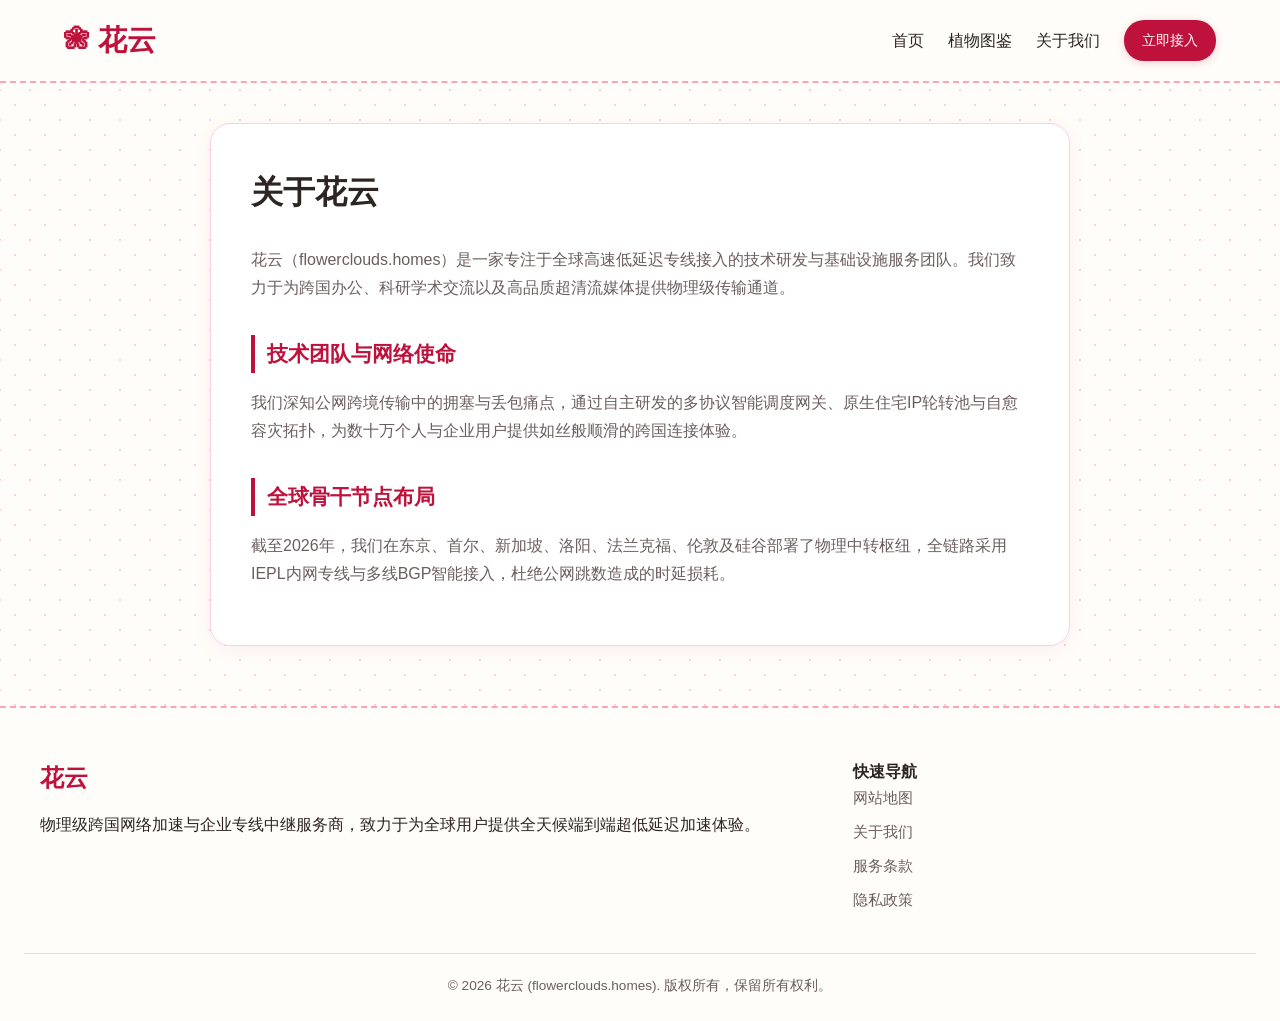
==== about.html @ 4a23a138 "Deploy flowerclouds.homes landing page with unique design style" ====
<!DOCTYPE html>
<html lang="zh-CN">
<head>
<meta charset="UTF-8">
<meta name="viewport" content="width=device-width, initial-scale=1.0">
<title>关于我们 - 花云</title>
<meta name="description" content="花云官方网站关于我们，详细阐述服务细则、技术规范与安全保障。">
<link rel="stylesheet" href="style.css">
<style>

.article-container { max-width: 860px; margin: 40px auto; padding: 0 20px; }
.article-main { background: #FFF; border-radius: 20px; border: 1px solid var(--border-color); padding: 40px; box-shadow: var(--shadow); }
.article-badge { display: inline-block; background: var(--primary-light); color: var(--primary); padding: 4px 12px; border-radius: 20px; font-size: 0.8rem; font-weight: 700; margin-bottom: 16px; }
.article-main h1 { font-family: var(--font-serif); font-size: 2.2rem; color: var(--text-main); margin-bottom: 12px; line-height: 1.3; }
.article-meta { color: var(--text-muted); font-size: 0.85rem; border-bottom: 1px dashed var(--border-color); padding-bottom: 20px; margin-bottom: 24px; }
.article-content h2 { font-family: var(--font-serif); font-size: 1.35rem; color: var(--primary); margin: 32px 0 16px; border-left: 4px solid var(--primary); padding-left: 12px; }
.article-content p { color: var(--text-muted); font-size: 1.02rem; line-height: 1.85; margin-bottom: 20px; }
.article-content a { color: var(--primary); font-weight: 600; text-decoration: underline; text-underline-offset: 3px; }
.article-cta-box { margin-top: 40px; background: var(--bg-subtle); border: 2px dashed var(--accent-pink); border-radius: 16px; padding: 30px; text-align: center; }
.article-cta-box h3 { font-family: var(--font-serif); font-size: 1.3rem; margin-bottom: 8px; color: var(--text-main); }
.article-cta-box p { color: var(--text-muted); margin-bottom: 20px; }

.legal-box { max-width: 860px; margin: 40px auto; padding: 40px; background: var(--bg-card); border-radius: var(--radius); border: 1px solid var(--border-color); box-shadow: var(--shadow); line-height: 1.8; }
.legal-box h1 { margin-bottom: 24px; color: var(--text-main); font-size: 2rem; }
.legal-box h2 { margin-top: 32px; margin-bottom: 16px; color: var(--primary); font-size: 1.3rem; border-left: 4px solid var(--primary); padding-left: 12px; }
.legal-box p { margin-bottom: 16px; color: var(--text-muted); }
</style>
</head>
<body class="theme-flower-sakura">
<header class="header">
  <div class="nav-container">
    <a href="index.html" class="logo">花云</a>
    <nav class="nav-links">
      <a href="index.html">首页</a>
      <a href="blossom-journal.html">植物图鉴</a>
      <a href="about.html">关于我们</a>
      <a href="https://ww012.twilightaff.com/#/?code=A56DH1Af" class="btn-nav" rel="nofollow" target="_blank">立即接入</a>
    </nav>
  </div>
</header>
<main class="container">
  <div class="legal-box">
    <h1>关于花云</h1>
<p>花云（flowerclouds.homes）是一家专注于全球高速低延迟专线接入的技术研发与基础设施服务团队。我们致力于为跨国办公、科研学术交流以及高品质超清流媒体提供物理级传输通道。</p>
<h2>技术团队与网络使命</h2>
<p>我们深知公网跨境传输中的拥塞与丢包痛点，通过自主研发的多协议智能调度网关、原生住宅IP轮转池与自愈容灾拓扑，为数十万个人与企业用户提供如丝般顺滑的跨国连接体验。</p>
<h2>全球骨干节点布局</h2>
<p>截至2026年，我们在东京、首尔、新加坡、洛阳、法兰克福、伦敦及硅谷部署了物理中转枢纽，全链路采用IEPL内网专线与多线BGP智能接入，杜绝公网跳数造成的时延损耗。</p>
  </div>
</main>
<footer class="footer">
  <div class="footer-container">
    <div class="footer-col">
      <div class="footer-logo">花云</div>
      <p>物理级跨国网络加速与企业专线中继服务商，致力于为全球用户提供全天候端到端超低延迟加速体验。</p>
    </div>
    <div class="footer-col">
      <h4>快速导航</h4>
      <div class="footer-links">
        <a href="sitemap.html">网站地图</a>
        <a href="about.html">关于我们</a>
        <a href="terms.html">服务条款</a>
        <a href="privacy.html">隐私政策</a>
      </div>
    </div>
  </div>
  <div class="footer-bottom">
    <p>&copy; 2026 花云 (flowerclouds.homes). 版权所有，保留所有权利。</p>
  </div>
</footer>
</body>
</html>
---- style.css ----
/* Kyoto Botanical Herbarium & Watercolor Sakura Theme */
:root {
  --bg-main: #FFFDF9;
  --bg-card: #FFFFFF;
  --bg-subtle: #FDF2F4;
  --text-main: #2D2424;
  --text-muted: #6B5E5E;
  --primary: #BE123C;
  --primary-hover: #9F1239;
  --primary-light: #FFE4E6;
  --accent-green: #15803D;
  --accent-pink: #FDA4AF;
  --border-color: #FBCFE8;
  --washi-gold: #FDE68A;
  --font-serif: "Songti SC", "SimSun", "Noto Serif SC", serif;
  --font-sans: -apple-system, BlinkMacSystemFont, "PingFang SC", "Hiragino Sans GB", "Microsoft YaHei", sans-serif;
  --radius: 20px;
  --shadow: 0 4px 20px rgba(190, 18, 60, 0.06);
  --shadow-hover: 0 8px 30px rgba(190, 18, 60, 0.12);
}

* { box-sizing: border-box; margin: 0; padding: 0; }
body {
  background-color: var(--bg-main);
  background-image: radial-gradient(#FBCFE8 0.75px, transparent 0.75px), radial-gradient(#FBCFE8 0.75px, var(--bg-main) 0.75px);
  background-size: 30px 30px;
  background-position: 0 0, 15px 15px;
  color: var(--text-main);
  font-family: var(--font-sans);
  line-height: 1.7;
}

.header {
  background: rgba(255, 253, 249, 0.94);
  backdrop-filter: blur(10px);
  border-bottom: 2px dashed var(--accent-pink);
  position: sticky;
  top: 0;
  z-index: 100;
}
.nav-container {
  max-width: 1200px;
  margin: 0 auto;
  padding: 16px 24px;
  display: flex;
  justify-content: space-between;
  align-items: center;
}
.logo {
  font-family: var(--font-serif);
  font-size: 1.8rem;
  font-weight: 700;
  color: var(--primary);
  text-decoration: none;
  display: flex;
  align-items: center;
  gap: 8px;
}
.logo::before {
  content: "❀";
  color: var(--primary);
  font-size: 1.6rem;
}
.nav-links {
  display: flex;
  align-items: center;
  gap: 24px;
  flex-wrap: wrap;
}
.nav-links a {
  color: var(--text-main);
  text-decoration: none;
  font-weight: 500;
  transition: color 0.2s;
}
.nav-links a:hover, .nav-links a.active { color: var(--primary); }
a:visited { color: var(--primary-hover); }
.btn-nav {
  background: var(--primary);
  color: #fff !important;
  padding: 8px 18px;
  border-radius: 20px;
  font-size: 0.9rem;
  font-weight: 600;
  box-shadow: 0 2px 8px rgba(190, 18, 60, 0.2);
}

.hero {
  max-width: 1200px;
  margin: 0 auto;
  padding: 60px 24px;
  display: grid;
  grid-template-columns: 1fr 1fr;
  gap: 48px;
  align-items: center;
}
.hero-tag {
  display: inline-block;
  background: var(--primary-light);
  color: var(--primary);
  padding: 6px 14px;
  border-radius: 20px;
  font-size: 0.85rem;
  font-weight: 600;
  margin-bottom: 16px;
  border: 1px solid var(--accent-pink);
}
.hero h1 {
  font-family: var(--font-serif);
  font-size: 2.7rem;
  line-height: 1.25;
  color: var(--text-main);
  margin-bottom: 20px;
}
.hero p {
  color: var(--text-muted);
  font-size: 1.1rem;
  margin-bottom: 32px;
}
.hero-btns {
  display: flex;
  gap: 16px;
  flex-wrap: wrap;
}
.btn-primary {
  background: var(--primary);
  color: #fff;
  padding: 14px 28px;
  border-radius: 25px;
  text-decoration: none;
  font-weight: 600;
  box-shadow: 0 4px 14px rgba(190, 18, 60, 0.25);
  transition: all 0.2s;
}
.btn-primary:hover { background: var(--primary-hover); transform: translateY(-2px); }
.btn-secondary {
  background: #FFF;
  color: var(--primary);
  border: 2px solid var(--primary);
  padding: 12px 26px;
  border-radius: 25px;
  text-decoration: none;
  font-weight: 600;
  transition: all 0.2s;
}
.btn-secondary:hover { background: var(--primary-light); }

.hero-art-container {
  background: #FFF;
  border-radius: 30px 10px 30px 10px;
  padding: 24px;
  border: 3px dashed var(--accent-pink);
  box-shadow: var(--shadow);
  position: relative;
}
.hero-art-container::before {
  content: "京都标本馆 · 编号 FL-2026";
  position: absolute;
  top: -14px;
  left: 24px;
  background: var(--washi-gold);
  color: #78350F;
  font-size: 0.75rem;
  font-weight: 700;
  padding: 2px 10px;
  border-radius: 4px;
  box-shadow: 0 1px 3px rgba(0,0,0,0.1);
}
.hero-svg { width: 100%; height: 340px; display: block; }

/* Scrapbook Herbarium Cards */
.section { padding: 60px 24px; max-width: 1200px; margin: 0 auto; }
.section-header { text-align: center; margin-bottom: 48px; }
.section-title { font-family: var(--font-serif); font-size: 2.2rem; color: var(--text-main); margin-bottom: 12px; }
.section-sub { color: var(--text-muted); font-size: 1.05rem; }

.herbarium-grid {
  display: grid;
  grid-template-columns: repeat(auto-fit, minmax(260px, 1fr));
  gap: 28px;
}
.herbarium-card {
  background: #FFF;
  border-radius: 28px 8px 28px 8px;
  border: 2px solid var(--accent-pink);
  padding: 32px 24px;
  box-shadow: var(--shadow);
  position: relative;
  transition: transform 0.2s, box-shadow 0.2s;
}
.herbarium-card:hover { transform: translateY(-4px); box-shadow: var(--shadow-hover); }
.herbarium-card::after {
  content: "❀ 标本切片";
  position: absolute;
  top: 12px;
  right: 16px;
  font-size: 0.75rem;
  color: var(--accent-pink);
  font-weight: bold;
}
.herbarium-icon {
  width: 52px;
  height: 52px;
  border-radius: 50%;
  background: var(--primary-light);
  color: var(--primary);
  display: flex;
  align-items: center;
  justify-content: center;
  font-size: 1.6rem;
  margin-bottom: 18px;
}
.herbarium-card h3 { font-family: var(--font-serif); font-size: 1.3rem; margin-bottom: 12px; color: var(--text-main); }
.herbarium-card p { color: var(--text-muted); font-size: 0.95rem; line-height: 1.6; }

/* Seed Envelope Pricing Cards */
.seed-grid {
  display: grid;
  grid-template-columns: repeat(auto-fit, minmax(300px, 1fr));
  gap: 32px;
}
.seed-card {
  background: #FFFDF9;
  border: 2px dashed #F472B6;
  border-radius: 16px;
  padding: 36px 28px;
  box-shadow: var(--shadow);
  position: relative;
  text-align: center;
  display: flex;
  flex-direction: column;
  justify-content: space-between;
}
.seed-card.featured {
  border: 2px solid var(--primary);
  background: #FFF;
  box-shadow: 0 8px 30px rgba(190, 18, 60, 0.15);
}
.seed-badge {
  position: absolute;
  top: -12px;
  left: 50%;
  transform: translateX(-50%);
  background: var(--primary);
  color: #fff;
  font-size: 0.75rem;
  font-weight: 700;
  padding: 4px 16px;
  border-radius: 12px;
}
.seed-card h3 { font-family: var(--font-serif); font-size: 1.4rem; margin-bottom: 8px; color: var(--text-main); }
.seed-price { font-size: 2.2rem; font-weight: 800; color: var(--primary); margin: 16px 0; }
.seed-price span { font-size: 0.9rem; font-weight: 400; color: var(--text-muted); }
.seed-features { list-style: none; text-align: left; margin: 20px 0 28px; padding: 0 10px; }
.seed-features li { padding: 8px 0; border-bottom: 1px dotted var(--border-color); color: var(--text-muted); font-size: 0.95rem; }
.seed-features li::before { content: "✿ "; color: var(--primary); font-weight: bold; }

/* Postcard Testimonials */
.postcard-grid {
  display: grid;
  grid-template-columns: repeat(auto-fit, minmax(300px, 1fr));
  gap: 24px;
}
.postcard {
  background: #FFF;
  border: 1px solid #E2D9CE;
  border-radius: 12px;
  padding: 24px;
  box-shadow: 0 2px 10px rgba(0,0,0,0.04);
  position: relative;
}
.postcard-stamp {
  position: absolute;
  top: 16px;
  right: 16px;
  width: 44px;
  height: 50px;
  border: 2px dashed #FDA4AF;
  border-radius: 4px;
  display: flex;
  align-items: center;
  justify-content: center;
  font-size: 0.7rem;
  color: var(--primary);
  font-weight: bold;
}
.postcard p { color: var(--text-muted); font-size: 0.95rem; line-height: 1.6; margin-bottom: 16px; font-style: italic; }
.postcard-author { font-weight: 700; color: var(--text-main); font-size: 0.95rem; }
.postcard-role { font-size: 0.8rem; color: var(--text-muted); }

/* FAQ Accordion */
.faq-list { max-width: 800px; margin: 0 auto; display: flex; flex-direction: column; gap: 16px; }
.faq-item {
  background: #FFF;
  border-radius: 12px;
  border: 1px solid var(--border-color);
  padding: 20px 24px;
}
.faq-q { font-weight: 700; font-size: 1.1rem; color: var(--text-main); margin-bottom: 8px; }
.faq-a { color: var(--text-muted); font-size: 0.95rem; line-height: 1.6; }

/* Footer */
.footer {
  background: #FFFDF9;
  border-top: 2px dashed var(--accent-pink);
  padding: 50px 24px 24px;
  margin-top: 60px;
}
.footer-container {
  max-width: 1200px;
  margin: 0 auto;
  display: grid;
  grid-template-columns: 2fr 1fr;
  gap: 40px;
}
.footer-logo { font-family: var(--font-serif); font-size: 1.5rem; font-weight: bold; color: var(--primary); margin-bottom: 12px; }
.footer-links { display: flex; flex-direction: column; gap: 8px; }
.footer-links a { color: var(--text-muted); text-decoration: none; font-size: 0.95rem; }
.footer-links a:hover { color: var(--primary); }
.footer-bottom { text-align: center; border-top: 1px solid var(--border-color); margin-top: 40px; padding-top: 20px; font-size: 0.85rem; color: var(--text-muted); }

@media (max-width: 768px) {
  .hero { grid-template-columns: 1fr; padding: 40px 16px; }
  .footer-container { grid-template-columns: 1fr; }
  .nav-links { gap: 12px; }
}
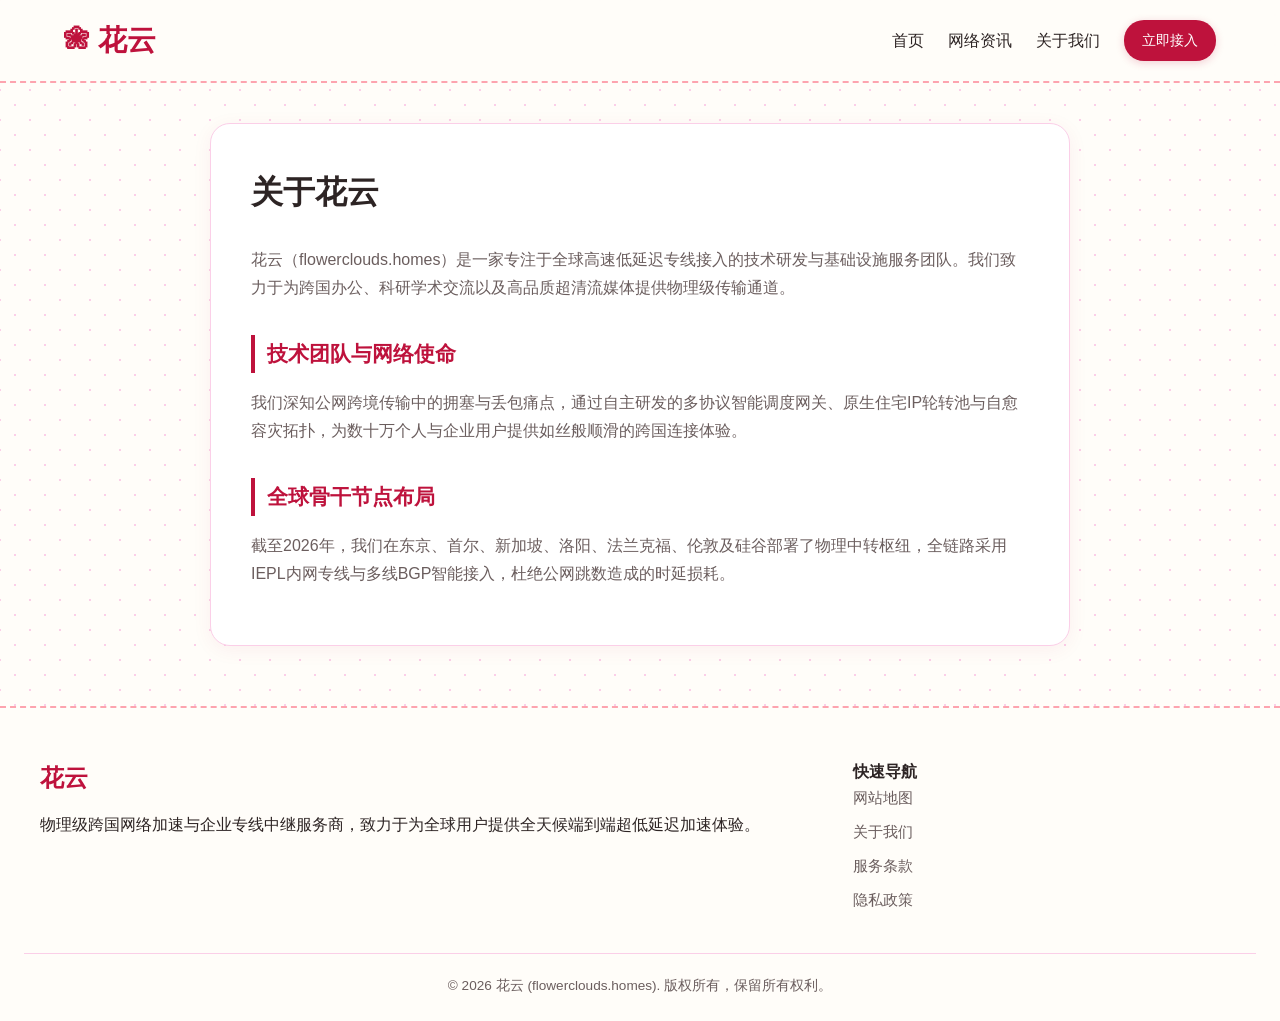
==== commit 1c0422bc: "fix: remove external blog links, desensitize subscription terms, and align official landing page sty" ====
--- a/about.html
+++ b/about.html
@@ -32,7 +32,7 @@
     <a href="index.html" class="logo">花云</a>
     <nav class="nav-links">
       <a href="index.html">首页</a>
-      <a href="blossom-journal.html">植物图鉴</a>
+      <a href="blossom-journal.html">网络资讯</a>
       <a href="about.html">关于我们</a>
       <a href="https://ww012.twilightaff.com/#/?code=A56DH1Af" class="btn-nav" rel="nofollow" target="_blank">立即接入</a>
     </nav>
